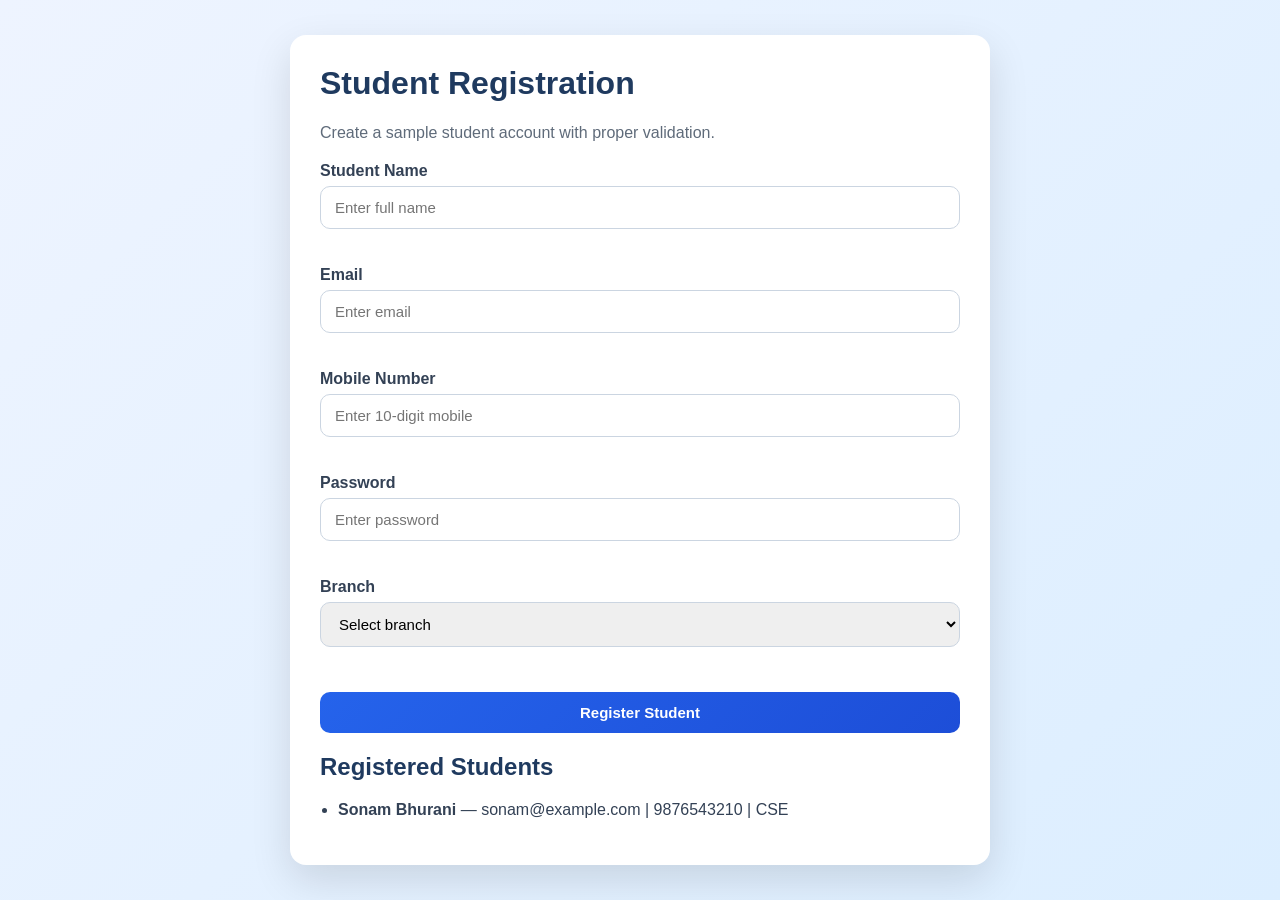
==== student_form/index.html @ b33345c7 "Student Registration form" ====
<!DOCTYPE html>
<html lang="en">
  <head>
    <meta charset="UTF-8" />
    <meta name="viewport" content="width=device-width, initial-scale=1.0" />
    <title>Student Registration Form</title>
    <link rel="stylesheet" href="style.css" />
  </head>
  <body>
    <div class="container">
      <div class="card">
        <h1>Student Registration</h1>
        <p class="subtitle">Create a sample student account with proper validation.</p>

        <form id="studentForm" novalidate>
          <div class="form-group">
            <label for="name">Student Name</label>
            <input type="text" id="name" name="name" placeholder="Enter full name" />
            <small class="error-text" id="nameError"></small>
          </div>

          <div class="form-group">
            <label for="email">Email</label>
            <input type="email" id="email" name="email" placeholder="Enter email" />
            <small class="error-text" id="emailError"></small>
          </div>

          <div class="form-group">
            <label for="mobile">Mobile Number</label>
            <input type="tel" id="mobile" name="mobile" placeholder="Enter 10-digit mobile" />
            <small class="error-text" id="mobileError"></small>
          </div>

          <div class="form-group">
            <label for="password">Password</label>
            <input type="password" id="password" name="password" placeholder="Enter password" />
            <small class="error-text" id="passwordError"></small>
          </div>

          <div class="form-group">
            <label for="branch">Branch</label>
            <select id="branch" name="branch">
              <option value="">Select branch</option>
              <option value="CSE">CSE</option>
              <option value="ECE">ECE</option>
              <option value="EEE">EEE</option>
              <option value="ME">ME</option>
              <option value="CE">CE</option>
            </select>
            <small class="error-text" id="branchError"></small>
          </div>

          <button type="submit">Register Student</button>
        </form>

        <div id="messageBox" class="message" aria-live="polite"></div>

        <div class="student-list">
          <h2>Registered Students</h2>
          <ul id="studentList"></ul>
        </div>
      </div>
    </div>

    <script src="script.js"></script>
  </body>
</html>
---- student_form/style.css ----
:root {
  color-scheme: light;
  font-family: Arial, Helvetica, sans-serif;
}

* {
  box-sizing: border-box;
}

body {
  margin: 0;
  min-height: 100vh;
  background: linear-gradient(135deg, #eef4ff, #dceeff);
  display: flex;
  justify-content: center;
  align-items: center;
  padding: 20px;
}

.container {
  width: 100%;
  max-width: 700px;
}

.card {
  background: #ffffff;
  padding: 30px;
  border-radius: 16px;
  box-shadow: 0 15px 40px rgba(0, 0, 0, 0.12);
}

h1,
h2 {
  margin-top: 0;
  color: #1f3a5f;
}

.subtitle {
  color: #5f6b7a;
  margin-bottom: 20px;
}

form {
  display: grid;
  gap: 14px;
}

.form-group {
  display: flex;
  flex-direction: column;
}

label {
  margin-bottom: 6px;
  font-weight: 600;
  color: #334155;
}

input,
select,
button {
  padding: 12px 14px;
  border-radius: 10px;
  border: 1px solid #cbd5e1;
  font-size: 15px;
}

input:focus,
select:focus {
  outline: none;
  border-color: #2563eb;
  box-shadow: 0 0 0 3px rgba(37, 99, 235, 0.16);
}

button {
  margin-top: 8px;
  cursor: pointer;
  background: linear-gradient(135deg, #2563eb, #1d4ed8);
  color: #fff;
  border: none;
  font-weight: 600;
}

button:hover {
  transform: translateY(-1px);
}

.message {
  margin-top: 16px;
  padding: 12px 14px;
  border-radius: 10px;
  display: none;
}

.message.success {
  display: block;
  background: #dcfce7;
  color: #166534;
}

.message.error {
  display: block;
  background: #fee2e2;
  color: #991b1b;
}

.message.partial {
  display: block;
  background: #fef3c7;
  color: #92400e;
}

.error-text {
  min-height: 18px;
  margin-top: 5px;
  color: #dc2626;
  font-size: 13px;
}

.input-invalid {
  border-color: #dc2626 !important;
}

.student-list {
  margin-top: 20px;
}

ul {
  padding-left: 18px;
  color: #334155;
}

li {
  margin-bottom: 6px;
}
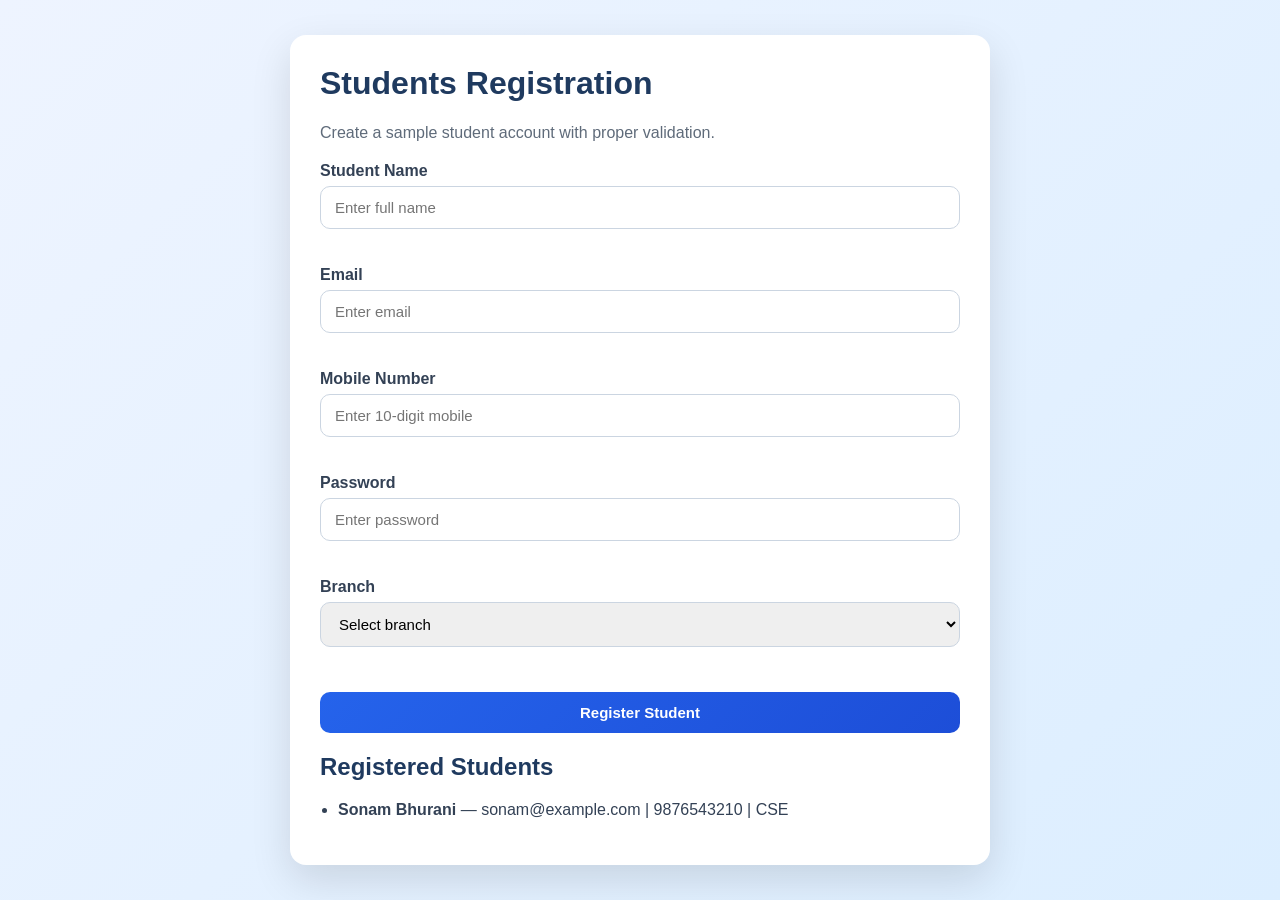
==== commit 37cfd5f8: "student_form" ====
--- a/student_form/index.html
+++ b/student_form/index.html
@@ -9,7 +9,7 @@
   <body>
     <div class="container">
       <div class="card">
-        <h1>Student Registration</h1>
+        <h1>Students Registration</h1>
         <p class="subtitle">Create a sample student account with proper validation.</p>
 
         <form id="studentForm" novalidate>
